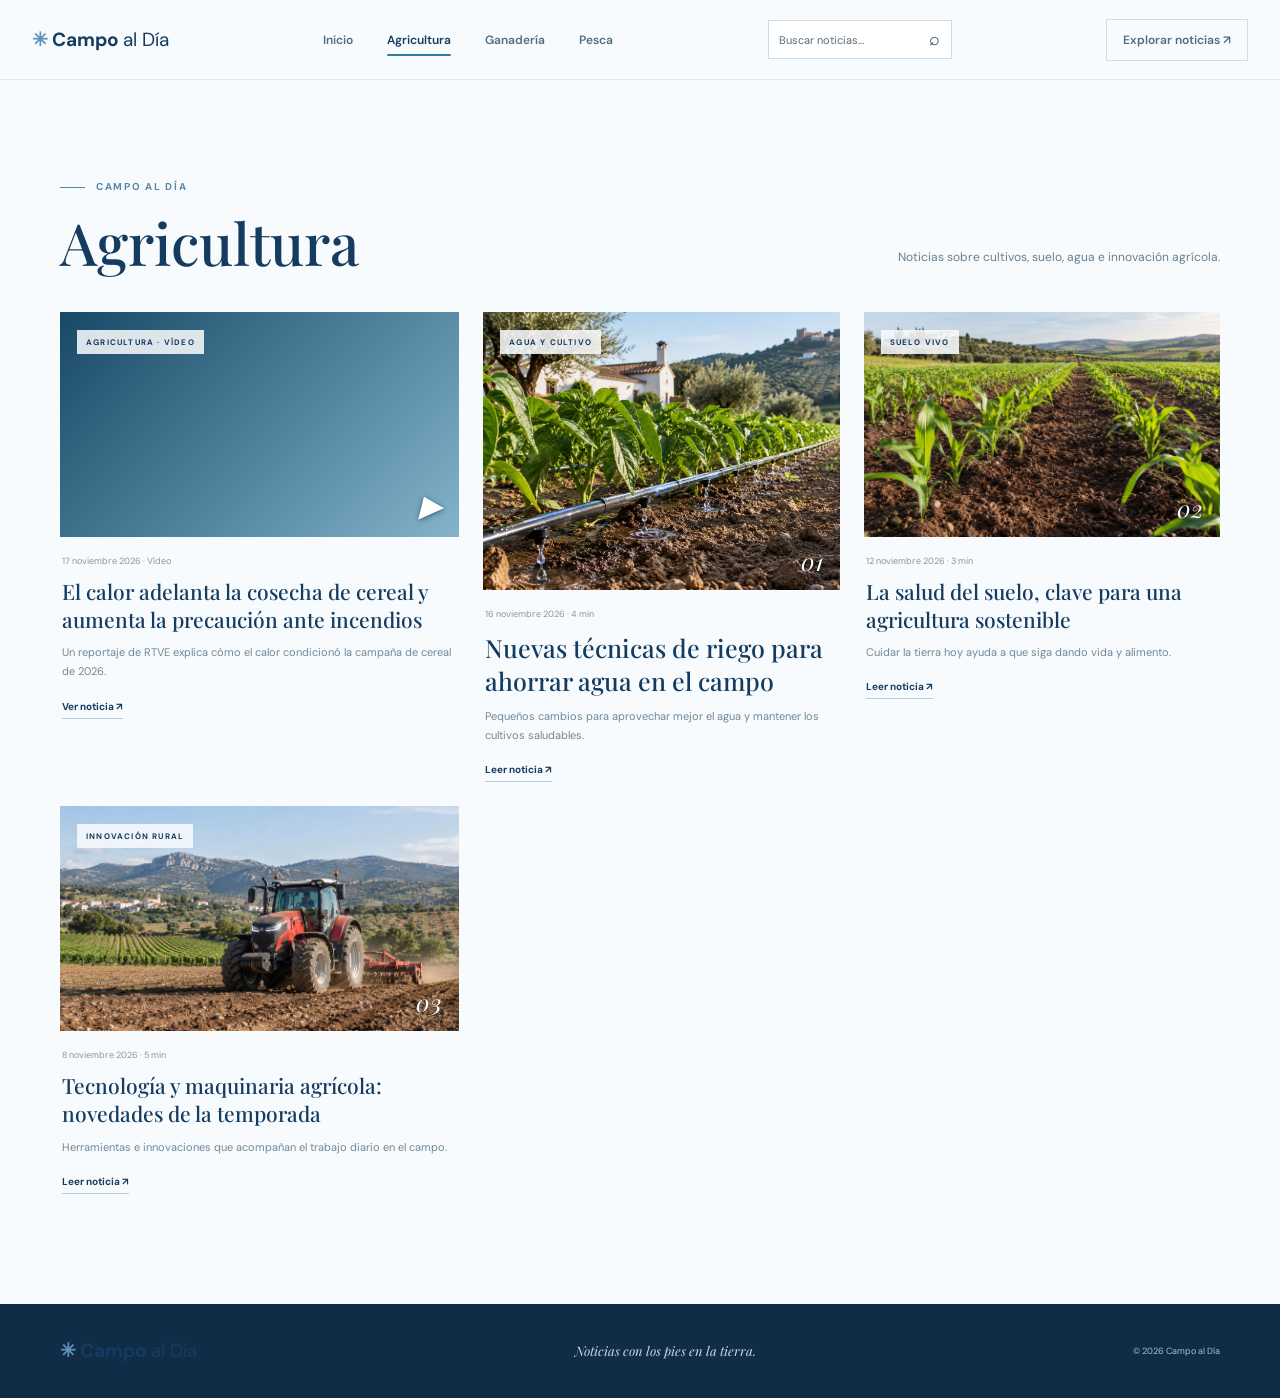
==== agricultura.html @ 6fae0107 "primera subida de mi proyecto a github" ====
<!doctype html>
<html lang="es"><head><meta charset="utf-8"><meta name="viewport" content="width=device-width, initial-scale=1"><meta name="description" content="Noticias sobre cultivos, suelo, agua e innovación agrícola."><title>Agricultura | Campo al Día</title><link rel="stylesheet" href="styles.css"></head>
<body><header class="site-header"><a class="brand" href="index.html">✳ Campo <span>al Día</span></a><nav aria-label="Navegación principal"><a href="index.html">Inicio</a><a href="agricultura.html" aria-current="page">Agricultura</a><a href="ganaderia.html">Ganadería</a><a href="pesca.html">Pesca</a></nav><form class="header-search" action="index.html#ultimas-noticias" method="get" role="search"><label class="visually-hidden" for="header-search">Buscar noticias</label><input id="header-search" name="q" type="search" placeholder="Buscar noticias..." autocomplete="off"><button type="submit" aria-label="Buscar">⌕</button></form><a class="header-link" href="index.html#ultimas-noticias">Explorar noticias ↗</a></header>
<main><section class="news-section wrap"><div class="section-heading"><div><p class="eyebrow dark">Campo al Día</p><h1 class="category-title">Agricultura</h1></div><p>Noticias sobre cultivos, suelo, agua e innovación agrícola.</p></div>      <div class="news-grid">
<article class="news-card" data-searchable><a class="art video-card" href="noticia-cosecha-calor.html"><span>AGRICULTURA · VÍDEO</span><b>▶</b></a><div class="news-copy"><p class="meta"><time datetime="2026-11-17">17 noviembre 2026</time> · Vídeo</p><h3><a href="noticia-cosecha-calor.html">El calor adelanta la cosecha de cereal y aumenta la precaución ante incendios</a></h3><p>Un reportaje de RTVE explica cómo el calor condicionó la campaña de cereal de 2026.</p><a class="read-more" href="noticia-cosecha-calor.html">Ver noticia ↗</a></div></article>
        <article class="news-card featured" data-searchable><a class="art art-water" href="noticia-riego.html"><span>AGUA Y CULTIVO</span><b>01</b></a><div class="news-copy"><p class="meta"><time datetime="2026-11-16">16 noviembre 2026</time> · 4 min</p><h3><a href="noticia-riego.html">Nuevas técnicas de riego para ahorrar agua en el campo</a></h3><p>Pequeños cambios para aprovechar mejor el agua y mantener los cultivos saludables.</p><a class="read-more" href="noticia-riego.html">Leer noticia ↗</a></div></article>
        <article class="news-card" data-searchable><a class="art art-soil" href="noticia-suelo.html"><span>SUELO VIVO</span><b>02</b></a><div class="news-copy"><p class="meta"><time datetime="2026-11-12">12 noviembre 2026</time> · 3 min</p><h3><a href="noticia-suelo.html">La salud del suelo, clave para una agricultura sostenible</a></h3><p>Cuidar la tierra hoy ayuda a que siga dando vida y alimento.</p><a class="read-more" href="noticia-suelo.html">Leer noticia ↗</a></div></article>
        <article class="news-card" data-searchable><a class="art art-tech" href="noticia-maquinaria.html"><span>INNOVACIÓN RURAL</span><b>03</b></a><div class="news-copy"><p class="meta"><time datetime="2026-11-08">8 noviembre 2026</time> · 5 min</p><h3><a href="noticia-maquinaria.html">Tecnología y maquinaria agrícola: novedades de la temporada</a></h3><p>Herramientas e innovaciones que acompañan el trabajo diario en el campo.</p><a class="read-more" href="noticia-maquinaria.html">Leer noticia ↗</a></div></article>
      </div>
</section></main>
<footer class="site-footer"><a class="brand" href="index.html">✳ Campo <span>al Día</span></a><p>Noticias con los pies en la tierra.</p><small>© 2026 Campo al Día</small></footer></body></html>
---- styles.css ----
@import url('https://fonts.googleapis.com/css2?family=DM+Sans:wght@400;500;600;700&family=Playfair+Display:ital,wght@0,500;0,600;1,500&display=swap');
:root{--green:#153c60;--deep:#102c47;--cream:#eaf2f8;--paper:#f8fbfd;--ink:#1c3042;--muted:#718393;--serif:'Playfair Display',Georgia,serif;--sans:'DM Sans',Arial,sans-serif}
*{box-sizing:border-box}html{scroll-behavior:smooth}body{margin:0;background:var(--paper);color:var(--ink);font-family:var(--sans)}a{color:inherit;text-decoration:none}.wrap{width:min(1160px,calc(100% - 64px));margin:auto}
.site-header{height:80px;padding:0 max(32px,calc((100% - 1320px)/2));display:flex;align-items:center;justify-content:space-between;border-bottom:1px solid #dce7ef}.brand{font-size:19px;font-weight:700;color:var(--green)}.brand:first-letter{color:#5d92b8}.brand span{font-weight:400}.site-header nav{display:flex;gap:34px}.site-header nav a,.header-link{font-size:12px;font-weight:600;color:#526d82}.site-header nav a:hover,.header-link:hover{color:#367aa8}.header-link{padding:12px 16px;border:1px solid #cfdee9}
.hero{min-height:540px;position:relative;overflow:hidden;display:flex;align-items:center;padding:70px max(32px,calc((100% - 1160px)/2));background:linear-gradient(115deg,#153d61,#316f98 70%,#75a8c4);color:white}.hero:before{content:"";position:absolute;inset:0;background:repeating-linear-gradient(155deg,transparent 0 34px,#ffffff13 35px 36px,transparent 37px 68px);clip-path:polygon(40% 100%,100% 17%,100% 100%)}.hero-content{position:relative;max-width:650px}.eyebrow{margin:0 0 18px;color:#d3e8f5;font-size:10px;font-weight:700;letter-spacing:1.7px;text-transform:uppercase}.eyebrow:before{content:"";display:inline-block;width:25px;border-top:1px solid currentColor;vertical-align:middle;margin-right:11px}.eyebrow.dark{color:#5885a4}.hero h1,.section-heading h2,.about h2{margin:0;font:500 clamp(48px,7vw,86px)/1.03 var(--serif);letter-spacing:-2px}.hero h1 em{color:#a9d9f2}.hero-content>p:not(.eyebrow){max-width:390px;margin:22px 0 27px;color:#e0eef7;font-size:14px;line-height:1.8}.button{display:inline-block;padding:15px 19px;background:var(--cream);color:var(--green);font-size:11px;font-weight:700}.hero-orbit{position:absolute;right:17%;top:21%;width:260px;height:260px;display:grid;place-items:center;border:1px solid #ffffff42;border-radius:50%;color:#c2e4f5;font-size:68px;box-shadow:0 0 0 40px #ffffff09,0 0 0 80px #ffffff08}
.news-section{padding-top:100px;padding-bottom:110px}.section-heading{display:flex;align-items:end;justify-content:space-between;gap:25px;margin-bottom:37px}.section-heading h2,.about h2{color:var(--green);font-size:clamp(42px,5vw,58px)}.section-heading h2 em,.about h2 em{color:#5b91b5}.section-heading>p{max-width:340px;margin:0 0 6px;color:#687e8f;font-size:12px;line-height:1.8}.news-tools{display:flex;align-items:center;justify-content:space-between;margin:-12px 0 25px}.search-box{display:flex;align-items:center;gap:10px;width:min(330px,100%);padding:10px 13px;border:1px solid #dce7ef;color:#66869c;background:white}.search-box input{width:100%;border:0;outline:0;font:11px var(--sans)}#search-status{font-size:10px;color:var(--muted)}.visually-hidden{position:absolute;width:1px;height:1px;padding:0;margin:-1px;overflow:hidden;clip:rect(0,0,0,0);white-space:nowrap;border:0}
.news-grid{display:grid;grid-template-columns:1.12fr 1fr 1fr;gap:24px;align-items:start}.news-card[hidden]{display:none}.art{height:225px;position:relative;display:block;overflow:hidden;padding:17px;background:#a4c8dc}.featured .art{height:278px}.art span{position:relative;z-index:1;padding:7px 9px;background:#f8fbfddd;color:var(--green);font-size:8px;font-weight:700;letter-spacing:1.2px}.art b{position:absolute;right:17px;bottom:13px;color:#fff;font:italic 24px var(--serif)}.art:after{content:"";position:absolute;width:120%;height:64%;left:-10%;bottom:-27%;border-radius:50% 50% 0 0;background:repeating-linear-gradient(170deg,#5189a9 0 14px,#8db8cd 15px 19px);transform:rotate(-8deg)}.art-water{background:radial-gradient(circle at 78% 26%,#d5edf8 0 30px,transparent 31px),linear-gradient(140deg,#8cb9d1,#c0dfea)}.art-soil{background:radial-gradient(circle at 80% 24%,#d9f0fa 0 22px,transparent 23px),linear-gradient(140deg,#c5e1ed,#699dbb)}.art-soil:after{background:repeating-linear-gradient(176deg,#4b81a0 0 12px,#91bdcf 13px 17px)}.art-tech{background:radial-gradient(circle at 78% 24%,#d9f0fa 0 22px,transparent 23px),linear-gradient(140deg,#c4e1ec,#78a9c3)}.news-copy{padding:18px 2px 0}.meta{margin:0 0 11px;color:#8296a5;font-size:9px}.news-copy h3{margin:0 0 10px;color:var(--green);font:500 21px/1.32 var(--serif)}.featured h3{font-size:25px}.news-copy>p:not(.meta){margin:0;color:#718696;font-size:11px;line-height:1.75}.read-more{display:inline-block;margin-top:18px;padding-bottom:5px;border-bottom:1px solid #b5ccd9;color:var(--green);font-size:10px;font-weight:700}
.about{padding:78px 0;background:var(--cream)}.about-inner{display:grid;grid-template-columns:60px 1fr 1fr;align-items:center;gap:28px}.about-mark{align-self:start;color:#6798b7;font-size:38px}.about h2{font-size:clamp(36px,4vw,48px)}.about-inner>p{max-width:390px;justify-self:end;color:#637e91;font-size:12px;line-height:1.9}.site-footer{min-height:94px;padding:20px max(32px,calc((100% - 1160px)/2));display:flex;align-items:center;justify-content:space-between;gap:20px;background:var(--deep);color:#edf6fb}.site-footer p{color:#c5dce9;font:italic 13px var(--serif)}.site-footer small{color:#a3c2d3;font-size:9px}
.article-top{padding-top:30px}.back-link{font-size:11px;font-weight:700;color:#66869c}.article-header{max-width:780px;margin:58px auto 32px;padding:0 20px;text-align:center}.article-header .eyebrow{color:#5885a4}.article-header h1{margin:0 auto 18px;color:var(--green);font:500 clamp(42px,6vw,68px)/1.08 var(--serif);letter-spacing:-1.5px}.meta.center{display:flex;justify-content:center;gap:8px}.article-cover{position:relative;width:min(960px,calc(100% - 64px));height:360px;margin:0 auto 42px;overflow:hidden;padding:18px}.article-cover .art{height:100%;padding:0}.article-body{max-width:700px;margin:0 auto;padding:0 0 80px;color:#536c7e;font-size:15px;line-height:1.9}.article-body .lead{color:var(--green);font:22px/1.55 var(--serif)}.article-body h2{margin:36px 0 12px;color:var(--green);font:500 30px/1.2 var(--serif)}.article-body p{margin:0 0 19px}.article-body blockquote{margin:30px 0;padding:18px 22px;border-left:2px solid #78a7c3;background:var(--cream);color:#4e6d80;font:italic 18px/1.6 var(--serif)}.article-end{margin-top:38px;padding-top:24px;border-top:1px solid #dce7ef;color:var(--green);font-size:11px;font-weight:700}
@media(max-width:850px){.site-header{padding:0 22px}.site-header nav{gap:16px}.header-link{display:none}.wrap{width:calc(100% - 44px)}.hero{padding-inline:22px}.hero-orbit{right:-2%;width:220px;height:220px}.news-grid{grid-template-columns:1fr 1fr;gap:32px 20px}.featured{grid-column:1/-1}.featured .art{height:290px}.about-inner{grid-template-columns:40px 1fr;gap:18px}.about-inner>p{grid-column:2;justify-self:start}.article-body{width:calc(100% - 44px)}}
@media(max-width:560px){.site-header{height:68px;padding:0 18px}.site-header nav{gap:14px}.site-header nav a{font-size:10px}.site-header nav a:last-child{display:none}.wrap{width:calc(100% - 36px)}.hero{min-height:510px;padding:65px 18px}.hero h1{font-size:clamp(52px,15vw,72px)}.hero-orbit{right:-38%;top:32%;width:260px;height:260px}.news-section{padding:72px 0}.section-heading{display:block}.section-heading>p{margin-top:14px}.news-grid{grid-template-columns:1fr;gap:33px}.featured{grid-column:auto}.featured .art,.art{height:235px}.featured h3,.news-copy h3{font-size:23px}.news-tools{margin-top:0}.news-tools #search-status{display:none}.about{padding:58px 0}.about-inner{grid-template-columns:28px 1fr;gap:14px}.about h2{font-size:36px}.about-inner>p{grid-column:2}.site-footer{padding:22px 18px;flex-wrap:wrap}.site-footer p{margin:0}.site-footer small{flex-basis:100%}.article-header{margin:45px auto 25px}.article-header h1{font-size:42px}.article-cover{width:100%;height:240px;margin-bottom:29px}.article-body{width:calc(100% - 36px);font-size:14px}.article-body .lead{font-size:20px}}
@media(prefers-reduced-motion:reduce){html{scroll-behavior:auto}}

/* Fotografías agrícolas generadas para cada noticia. */
.art-water,.art-soil,.art-tech{background-size:cover;background-position:center}
.art-water{background-image:url('images/riego.jpg')}
.art-soil{background-image:url('images/suelo.jpg')}
.art-tech{background-image:url('images/maquinaria.jpg')}
.art:after{display:none}
.art b{text-shadow:0 1px 5px #102c47aa}

.featured-slider{padding:65px 0 40px;background:var(--deep);color:white}.slider-heading h1{margin:0;font:500 clamp(40px,5vw,64px)/1.08 var(--serif)}.slider-heading>p:last-child{color:#c5dce9;font-size:12px}.slides{margin-top:30px}.slide{display:grid;grid-template-columns:1.3fr 1fr;min-height:330px;background:#214e70}.slide[hidden]{display:none}.slide-image{min-height:300px}.slide-copy{display:flex;flex-direction:column;align-items:flex-start;justify-content:center;padding:35px}.slide-copy h2{margin:0 0 24px;font:500 clamp(28px,3.5vw,42px)/1.17 var(--serif)}.slider-controls{display:flex;align-items:center;justify-content:flex-end;gap:16px;margin-top:16px;font-size:12px}.slider-controls button{width:38px;height:38px;border:1px solid #a3c2d3;background:transparent;color:white;font-size:18px;cursor:pointer}.slider-controls button:hover,.slider-controls button:focus-visible{background:#316f98}.category-title{margin:0;color:var(--green);font:500 clamp(42px,5vw,58px)/1.1 var(--serif)}.empty-category{padding:40px;background:var(--cream);color:var(--ink)}
@media(max-width:560px){.site-header{height:auto;min-height:68px;gap:12px;flex-wrap:wrap;padding:16px 18px}.site-header nav{width:100%;justify-content:space-between;gap:8px}.site-header nav a:last-child{display:inline}.featured-slider{padding-top:45px}.slide{grid-template-columns:1fr}.slide-image{min-height:220px}.slide-copy{padding:25px}.slide-copy h2{font-size:28px}}

.header-search{display:flex;align-items:center;max-width:190px;border:1px solid #cfdee9;background:white}.header-search input{width:100%;min-width:0;padding:10px;border:0;outline:0;background:transparent;font:11px var(--sans)}.header-search button{padding:8px 11px;border:0;background:transparent;color:var(--green);font-size:18px;cursor:pointer}.header-search:focus-within{outline:2px solid #367aa8;outline-offset:2px}.search-status{margin:-12px 0 25px;color:var(--muted);font-size:10px}@media(max-width:850px){.header-search{max-width:150px}}@media(max-width:560px){.header-search{max-width:none;width:100%}.search-status{margin-top:0}}

.header-search input{color:#111;caret-color:#111}.header-search input::placeholder{color:#596b79;opacity:1}.site-header nav a{position:relative;padding:8px 0}.site-header nav a[aria-current="page"]{color:#153c60}.site-header nav a[aria-current="page"]::after{content:"";position:absolute;left:0;right:0;bottom:0;height:2px;border-radius:2px;background:#367aa8}
.livestock-card-art{height:225px;display:flex;align-items:flex-start;justify-content:space-between;padding:17px;background:linear-gradient(135deg,#184968,#76abc5);color:white}.livestock-card-art span{padding:7px 9px;background:#f8fbfddd;color:var(--green);font-size:8px;font-weight:700;letter-spacing:1.2px}.livestock-card-art b{align-self:flex-end;font:italic 30px var(--serif)}.source-link{color:#245c83;text-decoration:underline;text-underline-offset:3px}
.art-ganado-ayudas{background-image:url('images/ganado-ayudas.jpg')}.art-ganado-lonja{background-image:url('images/ganado-lonja.jpg')}.art-pesca-cuotas{background-image:url('images/pesca-cuotas.jpg')}.art-pesca-mauritania{background-image:url('images/pesca-mauritania.jpg')}.art-ganado-ayudas,.art-ganado-lonja,.art-pesca-cuotas,.art-pesca-mauritania{background-size:cover;background-position:center}.livestock-card-art b{text-shadow:0 1px 5px #102c47aa}.article-cover:has(.news-cover-image){height:auto;padding:0;overflow:visible}.news-cover-image{display:block;width:100%;height:360px;object-fit:cover}.article-cover small{display:block;margin-top:6px;color:var(--muted);font-size:10px}@media(max-width:560px){.news-cover-image{height:240px}}
.video-card{background:linear-gradient(135deg,#174866,#83b4cb)}.video-card b{font-size:30px}.video-embed{aspect-ratio:16/9;margin:30px 0;background:#102c47}.video-embed iframe{display:block;width:100%;height:100%;border:0}
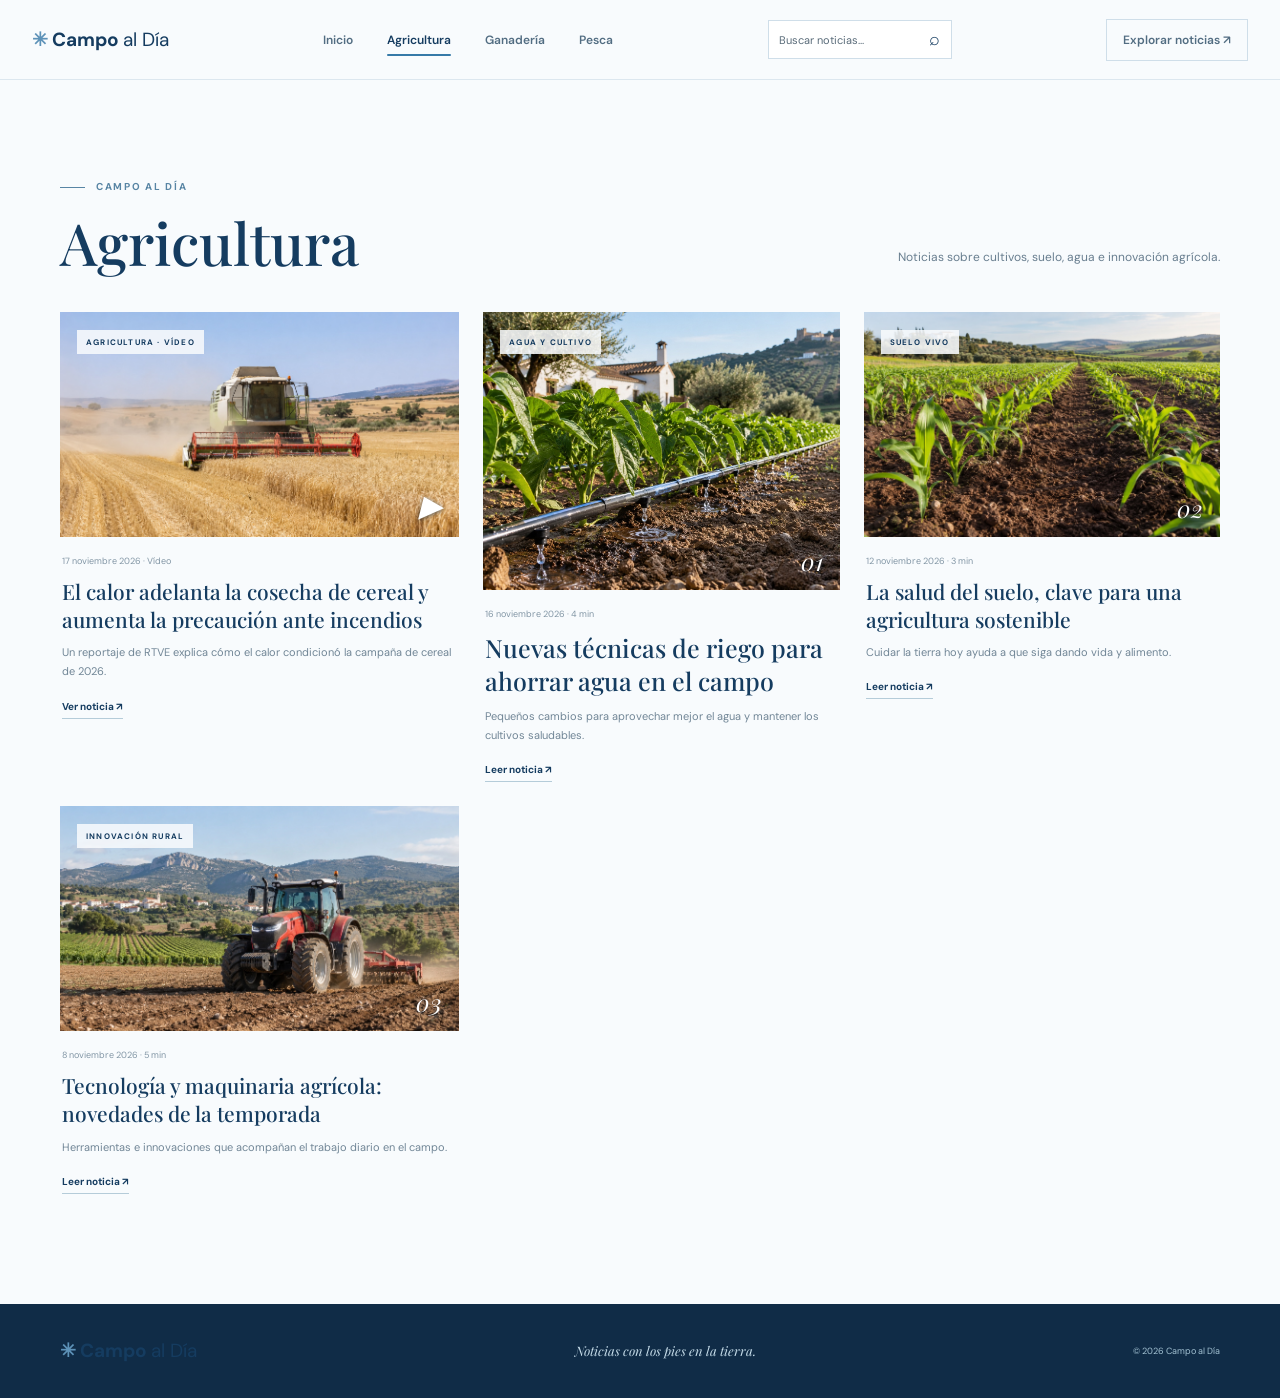
==== commit 6606a40a: "slider mejorado" ====
--- a/agricultura.html
+++ b/agricultura.html
@@ -1,5 +1,5 @@
 <!doctype html>
-<html lang="es"><head><meta charset="utf-8"><meta name="viewport" content="width=device-width, initial-scale=1"><meta name="description" content="Noticias sobre cultivos, suelo, agua e innovación agrícola."><title>Agricultura | Campo al Día</title><link rel="stylesheet" href="styles.css"></head>
+<html lang="es"><head><meta charset="utf-8"><meta name="viewport" content="width=device-width, initial-scale=1"><meta name="description" content="Noticias sobre cultivos, suelo, agua e innovación agrícola."><title>Agricultura | Campo al Día</title><link rel="stylesheet" href="styles.css?v=cosecha-1"></head>
 <body><header class="site-header"><a class="brand" href="index.html">✳ Campo <span>al Día</span></a><nav aria-label="Navegación principal"><a href="index.html">Inicio</a><a href="agricultura.html" aria-current="page">Agricultura</a><a href="ganaderia.html">Ganadería</a><a href="pesca.html">Pesca</a></nav><form class="header-search" action="index.html#ultimas-noticias" method="get" role="search"><label class="visually-hidden" for="header-search">Buscar noticias</label><input id="header-search" name="q" type="search" placeholder="Buscar noticias..." autocomplete="off"><button type="submit" aria-label="Buscar">⌕</button></form><a class="header-link" href="index.html#ultimas-noticias">Explorar noticias ↗</a></header>
 <main><section class="news-section wrap"><div class="section-heading"><div><p class="eyebrow dark">Campo al Día</p><h1 class="category-title">Agricultura</h1></div><p>Noticias sobre cultivos, suelo, agua e innovación agrícola.</p></div>      <div class="news-grid">
 <article class="news-card" data-searchable><a class="art video-card" href="noticia-cosecha-calor.html"><span>AGRICULTURA · VÍDEO</span><b>▶</b></a><div class="news-copy"><p class="meta"><time datetime="2026-11-17">17 noviembre 2026</time> · Vídeo</p><h3><a href="noticia-cosecha-calor.html">El calor adelanta la cosecha de cereal y aumenta la precaución ante incendios</a></h3><p>Un reportaje de RTVE explica cómo el calor condicionó la campaña de cereal de 2026.</p><a class="read-more" href="noticia-cosecha-calor.html">Ver noticia ↗</a></div></article>
--- a/styles.css
+++ b/styles.css
@@ -27,4 +27,9 @@
 .header-search input{color:#111;caret-color:#111}.header-search input::placeholder{color:#596b79;opacity:1}.site-header nav a{position:relative;padding:8px 0}.site-header nav a[aria-current="page"]{color:#153c60}.site-header nav a[aria-current="page"]::after{content:"";position:absolute;left:0;right:0;bottom:0;height:2px;border-radius:2px;background:#367aa8}
 .livestock-card-art{height:225px;display:flex;align-items:flex-start;justify-content:space-between;padding:17px;background:linear-gradient(135deg,#184968,#76abc5);color:white}.livestock-card-art span{padding:7px 9px;background:#f8fbfddd;color:var(--green);font-size:8px;font-weight:700;letter-spacing:1.2px}.livestock-card-art b{align-self:flex-end;font:italic 30px var(--serif)}.source-link{color:#245c83;text-decoration:underline;text-underline-offset:3px}
 .art-ganado-ayudas{background-image:url('images/ganado-ayudas.jpg')}.art-ganado-lonja{background-image:url('images/ganado-lonja.jpg')}.art-pesca-cuotas{background-image:url('images/pesca-cuotas.jpg')}.art-pesca-mauritania{background-image:url('images/pesca-mauritania.jpg')}.art-ganado-ayudas,.art-ganado-lonja,.art-pesca-cuotas,.art-pesca-mauritania{background-size:cover;background-position:center}.livestock-card-art b{text-shadow:0 1px 5px #102c47aa}.article-cover:has(.news-cover-image){height:auto;padding:0;overflow:visible}.news-cover-image{display:block;width:100%;height:360px;object-fit:cover}.article-cover small{display:block;margin-top:6px;color:var(--muted);font-size:10px}@media(max-width:560px){.news-cover-image{height:240px}}
-.video-card{background:linear-gradient(135deg,#174866,#83b4cb)}.video-card b{font-size:30px}.video-embed{aspect-ratio:16/9;margin:30px 0;background:#102c47}.video-embed iframe{display:block;width:100%;height:100%;border:0}
+.video-card{background-image:url("images/cosecha-calor.jpg");background-size:cover;background-position:center}.video-card b{font-size:30px}.video-embed{aspect-ratio:16/9;margin:30px 0;background:#102c47}.video-embed iframe{display:block;width:100%;height:100%;border:0}
+
+.home-content{display:grid;grid-template-columns:minmax(0,1fr) 310px;gap:40px;align-items:start}.home-content .news-grid{grid-template-columns:repeat(2,minmax(0,1fr))}.home-content .featured{grid-column:auto}.home-content .featured .art{height:225px}.home-content .featured h3{font-size:21px}.olive-prices{margin:100px 0 70px;padding:26px 22px;border:1px solid #d4e3ee;border-top:4px solid #367aa8;border-radius:5px;background:#edf5fa;box-shadow:0 10px 30px #153c6008}.olive-prices h2{margin:0;color:var(--green);font:500 31px/1.15 var(--serif)}.olive-prices h2 em{color:#367aa8}.olive-region{margin:14px 0 22px;font-size:11px;color:#526d82}.olive-prices table{width:100%;border-collapse:collapse;font-size:11px}.olive-prices caption{text-align:left;font-size:10px;color:#526d82;margin-bottom:12px}.olive-prices th{text-align:left;padding:10px 0;border-bottom:2px solid #c8ddea;font-size:10px;color:#526d82}.olive-prices td{padding:15px 0;border-bottom:1px solid #d4e3ee}.olive-prices td:nth-child(2){font-weight:700;color:#153c60;font-variant-numeric:tabular-nums}.olive-prices td:last-child{font-size:10px}.olive-note,.olive-credit{font-size:10px;line-height:1.7;color:#526d82}.olive-credit{margin-top:20px}.olive-prices .eyebrow{font-size:9px}@media(max-width:950px){.home-content{grid-template-columns:minmax(0,1fr) 280px;gap:24px}.home-content .news-grid{grid-template-columns:1fr}}@media(max-width:700px){.home-content{grid-template-columns:1fr}.home-content .news-section{padding-bottom:0}.olive-prices{margin:0 0 60px}.home-content .news-grid{grid-template-columns:repeat(2,minmax(0,1fr))}}@media(max-width:560px){.home-content .news-grid{grid-template-columns:1fr}}
+
+/* Slider editorial agrícola. */
+.featured-slider{padding:28px 0 0;background:var(--paper)}.slider-stage{position:relative;overflow:hidden;background:#123fb4;border-radius:8px;box-shadow:0 18px 45px #153c6014}.slide{position:relative;isolation:isolate;display:block;min-height:560px;background:linear-gradient(120deg,#1139a3,#1359bd);overflow:hidden}.slide-image{position:absolute;inset:0 0 0 43%;min-height:0;background-size:cover;background-position:center;z-index:-2;animation:slider-pan 7s ease-out both}.slide::after{content:"";position:absolute;inset:0;z-index:-1;background:linear-gradient(90deg,#123ba8 0%,#123ba8 30%,#123ba8e8 40%,#123ba844 68%,#123ba810 100%)}.slide-word{position:absolute;right:-10px;top:18px;z-index:0;font:700 clamp(95px,14vw,180px)/1 var(--sans);letter-spacing:-8px;color:#ffffff15;writing-mode:vertical-rl;pointer-events:none}.slide-copy{position:relative;max-width:60%;min-height:560px;padding:64px 0 85px 82px;justify-content:center;align-items:flex-start}.slide-copy .eyebrow{padding:7px 10px;margin-bottom:23px;border:1px solid #ffffff70;border-radius:3px;color:#edf5ff;font-size:10px;letter-spacing:1.2px}.slide-copy .eyebrow:before{display:none}.slide-copy h2{max-width:480px;margin:0 0 19px;font:700 clamp(34px,4.2vw,54px)/1.08 var(--sans);letter-spacing:-1.8px;text-wrap:balance}.slide-description{max-width:365px;margin:0 0 27px;color:#e0ebff;font-size:15px;line-height:1.65}.slide-copy .button{display:flex;gap:24px;align-items:center;border-radius:4px;background:#d9ed9b;color:#173548;padding:17px 22px;font-size:12px;box-shadow:0 5px 20px #102c4720}.slide-copy .button:hover{background:#e8f7bd;transform:translateY(-2px)}.slider-arrow{position:absolute;top:50%;transform:translateY(-50%);display:grid;place-items:center;width:36px;height:36px;padding:0;border:0;border-radius:50%;background:#fff;color:#153c60;font:30px/1 Arial;cursor:pointer;z-index:2;box-shadow:0 3px 14px #102c4720}.slider-arrow:hover{background:#d9ed9b}.slider-prev{left:18px}.slider-next{right:18px}.slider-controls{position:absolute;bottom:25px;left:0;right:0;margin:0;display:flex;justify-content:center;align-items:center;gap:0;width:100%;z-index:2}.slider-dots{display:flex;gap:5px}.slider-dots button{display:grid;place-items:center;width:24px;height:24px;border:0;padding:0;background:transparent;cursor:pointer}.slider-dots button::after{content:"";width:7px;height:7px;border-radius:50%;background:#ffffff70;transition:width .2s}.slider-dots button[aria-current="true"]::after{width:24px;border-radius:10px;background:#fff}.slider-caption{position:absolute;right:28px;color:#fff;font-size:9px;letter-spacing:1px;text-transform:uppercase}.featured-slider :focus-visible{outline:3px solid #d9ed9b;outline-offset:5px}@keyframes slider-pan{from{transform:scale(1.06)}to{transform:scale(1)}}@media(max-width:850px){.slide-copy{max-width:72%;padding-left:64px}.slider-caption{display:none}.slide-image{left:35%}.slide::after{background:linear-gradient(90deg,#123ba8 5%,#123ba8e8 35%,#123ba870 70%,#123ba820)}}@media(max-width:560px){.featured-slider{padding-top:18px}.slider-stage{width:calc(100% - 24px)}.slide{min-height:650px}.slide-image{inset:0 0 30% 0;background-position:65% center}.slide::after{background:linear-gradient(0deg,#123ba8 5%,#123ba8 30%,#123ba8e0 48%,#123ba820 90%)}.slide-copy{min-height:650px;max-width:100%;padding:230px 38px 65px;justify-content:flex-end}.slide-copy h2{font-size:35px;letter-spacing:-1px}.slide-copy .eyebrow{margin-bottom:15px}.slide-description{font-size:13px}.slider-prev{left:9px}.slider-next{right:9px}.slider-arrow{width:27px;height:27px;font-size:24px}.slide-word{font-size:100px;top:12px}.slide-copy .button{padding:14px 17px}.slider-controls{bottom:16px}}@media(prefers-reduced-motion:reduce){.slide-image{animation:none}.slider-dots button::after{transition:none}}
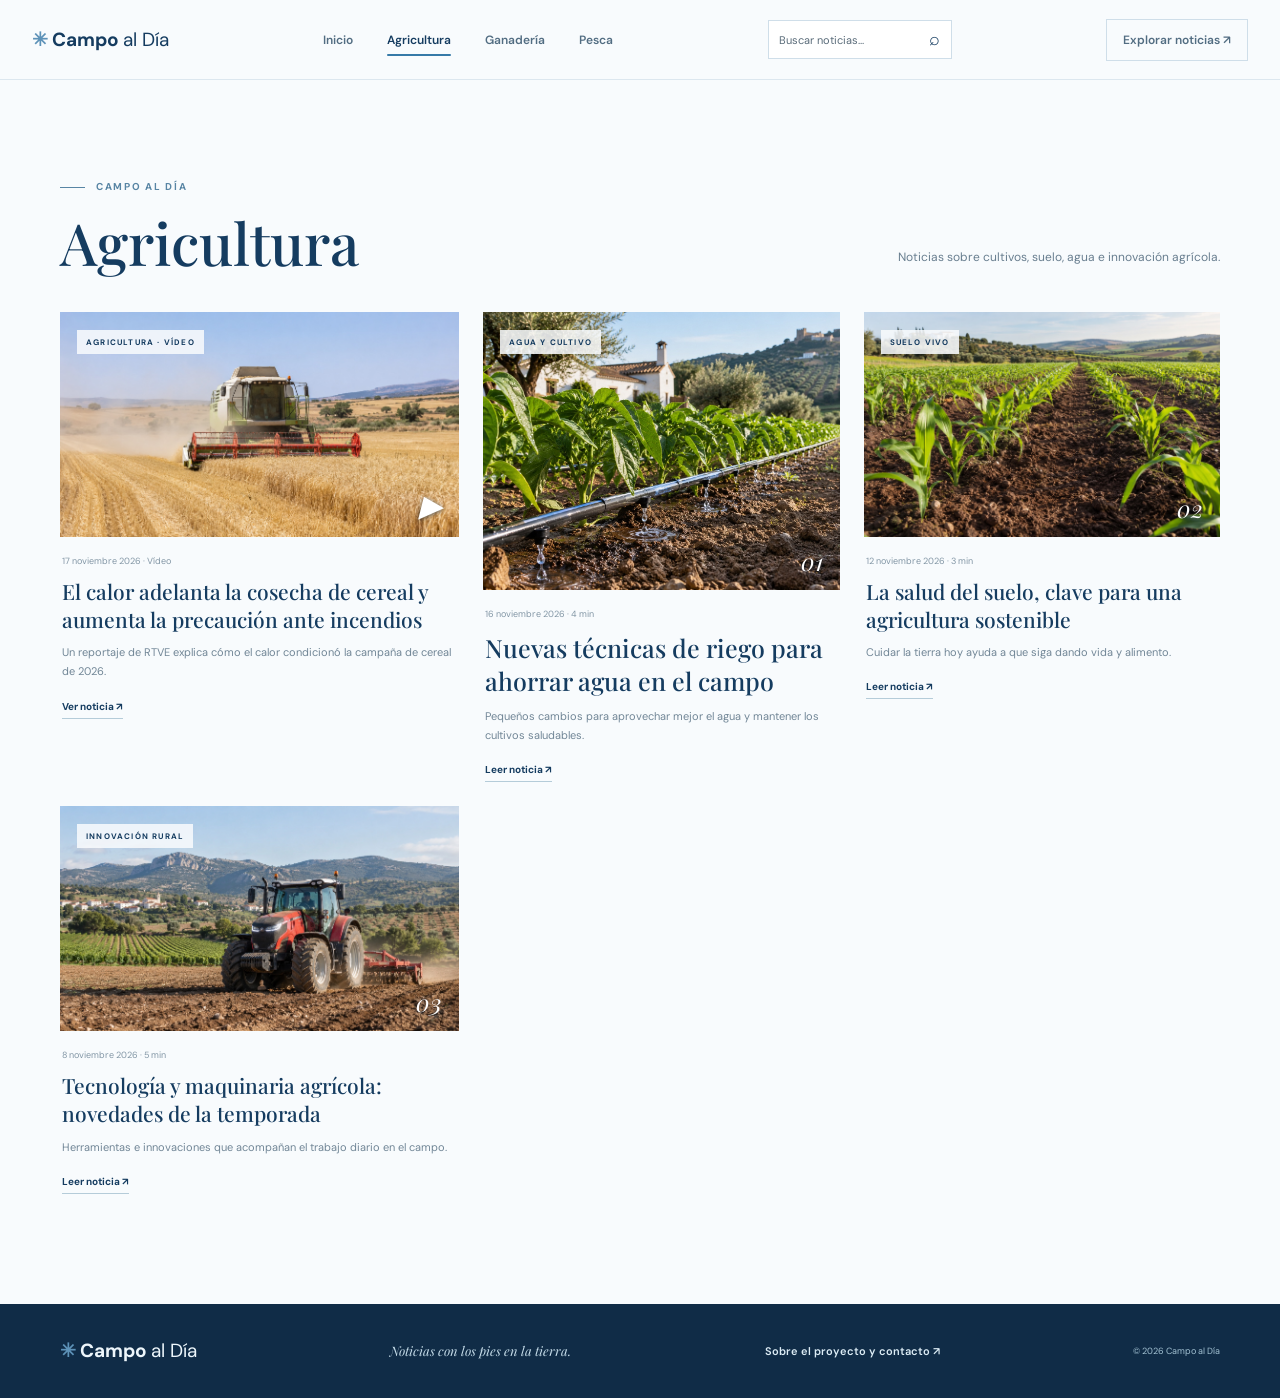
==== commit c0c6fda5: "creacion de la pagina sobre el proyecto y contacto" ====
--- a/agricultura.html
+++ b/agricultura.html
@@ -8,4 +8,4 @@
         <article class="news-card" data-searchable><a class="art art-tech" href="noticia-maquinaria.html"><span>INNOVACIÓN RURAL</span><b>03</b></a><div class="news-copy"><p class="meta"><time datetime="2026-11-08">8 noviembre 2026</time> · 5 min</p><h3><a href="noticia-maquinaria.html">Tecnología y maquinaria agrícola: novedades de la temporada</a></h3><p>Herramientas e innovaciones que acompañan el trabajo diario en el campo.</p><a class="read-more" href="noticia-maquinaria.html">Leer noticia ↗</a></div></article>
       </div>
 </section></main>
-<footer class="site-footer"><a class="brand" href="index.html">✳ Campo <span>al Día</span></a><p>Noticias con los pies en la tierra.</p><small>© 2026 Campo al Día</small></footer></body></html>+<footer class="site-footer"><a class="brand" href="index.html">✳ Campo <span>al Día</span></a><p>Noticias con los pies en la tierra.</p><a class="footer-about" href="sobre-el-proyecto.html">Sobre el proyecto y contacto ↗</a><small>© 2026 Campo al Día</small></footer></body></html>
--- a/styles.css
+++ b/styles.css
@@ -33,3 +33,8 @@
 
 /* Slider editorial agrícola. */
 .featured-slider{padding:28px 0 0;background:var(--paper)}.slider-stage{position:relative;overflow:hidden;background:#123fb4;border-radius:8px;box-shadow:0 18px 45px #153c6014}.slide{position:relative;isolation:isolate;display:block;min-height:560px;background:linear-gradient(120deg,#1139a3,#1359bd);overflow:hidden}.slide-image{position:absolute;inset:0 0 0 43%;min-height:0;background-size:cover;background-position:center;z-index:-2;animation:slider-pan 7s ease-out both}.slide::after{content:"";position:absolute;inset:0;z-index:-1;background:linear-gradient(90deg,#123ba8 0%,#123ba8 30%,#123ba8e8 40%,#123ba844 68%,#123ba810 100%)}.slide-word{position:absolute;right:-10px;top:18px;z-index:0;font:700 clamp(95px,14vw,180px)/1 var(--sans);letter-spacing:-8px;color:#ffffff15;writing-mode:vertical-rl;pointer-events:none}.slide-copy{position:relative;max-width:60%;min-height:560px;padding:64px 0 85px 82px;justify-content:center;align-items:flex-start}.slide-copy .eyebrow{padding:7px 10px;margin-bottom:23px;border:1px solid #ffffff70;border-radius:3px;color:#edf5ff;font-size:10px;letter-spacing:1.2px}.slide-copy .eyebrow:before{display:none}.slide-copy h2{max-width:480px;margin:0 0 19px;font:700 clamp(34px,4.2vw,54px)/1.08 var(--sans);letter-spacing:-1.8px;text-wrap:balance}.slide-description{max-width:365px;margin:0 0 27px;color:#e0ebff;font-size:15px;line-height:1.65}.slide-copy .button{display:flex;gap:24px;align-items:center;border-radius:4px;background:#d9ed9b;color:#173548;padding:17px 22px;font-size:12px;box-shadow:0 5px 20px #102c4720}.slide-copy .button:hover{background:#e8f7bd;transform:translateY(-2px)}.slider-arrow{position:absolute;top:50%;transform:translateY(-50%);display:grid;place-items:center;width:36px;height:36px;padding:0;border:0;border-radius:50%;background:#fff;color:#153c60;font:30px/1 Arial;cursor:pointer;z-index:2;box-shadow:0 3px 14px #102c4720}.slider-arrow:hover{background:#d9ed9b}.slider-prev{left:18px}.slider-next{right:18px}.slider-controls{position:absolute;bottom:25px;left:0;right:0;margin:0;display:flex;justify-content:center;align-items:center;gap:0;width:100%;z-index:2}.slider-dots{display:flex;gap:5px}.slider-dots button{display:grid;place-items:center;width:24px;height:24px;border:0;padding:0;background:transparent;cursor:pointer}.slider-dots button::after{content:"";width:7px;height:7px;border-radius:50%;background:#ffffff70;transition:width .2s}.slider-dots button[aria-current="true"]::after{width:24px;border-radius:10px;background:#fff}.slider-caption{position:absolute;right:28px;color:#fff;font-size:9px;letter-spacing:1px;text-transform:uppercase}.featured-slider :focus-visible{outline:3px solid #d9ed9b;outline-offset:5px}@keyframes slider-pan{from{transform:scale(1.06)}to{transform:scale(1)}}@media(max-width:850px){.slide-copy{max-width:72%;padding-left:64px}.slider-caption{display:none}.slide-image{left:35%}.slide::after{background:linear-gradient(90deg,#123ba8 5%,#123ba8e8 35%,#123ba870 70%,#123ba820)}}@media(max-width:560px){.featured-slider{padding-top:18px}.slider-stage{width:calc(100% - 24px)}.slide{min-height:650px}.slide-image{inset:0 0 30% 0;background-position:65% center}.slide::after{background:linear-gradient(0deg,#123ba8 5%,#123ba8 30%,#123ba8e0 48%,#123ba820 90%)}.slide-copy{min-height:650px;max-width:100%;padding:230px 38px 65px;justify-content:flex-end}.slide-copy h2{font-size:35px;letter-spacing:-1px}.slide-copy .eyebrow{margin-bottom:15px}.slide-description{font-size:13px}.slider-prev{left:9px}.slider-next{right:9px}.slider-arrow{width:27px;height:27px;font-size:24px}.slide-word{font-size:100px;top:12px}.slide-copy .button{padding:14px 17px}.slider-controls{bottom:16px}}@media(prefers-reduced-motion:reduce){.slide-image{animation:none}.slider-dots button::after{transition:none}}
+
+.home-sidebar{margin:100px 0 70px}.home-sidebar .olive-prices{margin:0 0 24px}.weather-card{padding:26px 22px;background:#edf5fa;border:1px solid #d4e3ee;border-top:4px solid #367aa8;border-radius:5px;color:#153c60;box-shadow:0 10px 30px #153c6008}.weather-card h2{font:500 31px/1.15 var(--serif);margin:0 0 22px}.weather-card h2 em{color:#367aa8}.weather-card label{display:block;font-size:10px;font-weight:700;margin-bottom:8px}.weather-search-row{display:flex}.weather-search-row input{width:100%;min-width:0;border:1px solid #c4d9e6;padding:10px;color:#173c60;background:white;font:12px var(--sans)}.weather-search-row button{border:0;padding:10px;background:#245d83;color:white;font:700 10px var(--sans);cursor:pointer}.weather-choice{margin:15px 0}.weather-choice select{display:block;width:100%;margin-top:8px;padding:8px;color:#173c60;background:white;border:1px solid #c4d9e6}.weather-status,.weather-note,.weather-credit{font-size:10px;color:#526d82;line-height:1.6}.weather-current{display:flex;justify-content:space-between;align-items:center;border-bottom:1px solid #c8ddea;padding:10px 0 16px}.weather-current span:not(.weather-icon){display:block;font-size:12px;font-weight:700}.weather-current strong{display:block;font:500 48px/1.1 var(--serif);margin-top:8px}.weather-current small{font-size:10px;color:#526d82}.weather-icon{font-size:45px;color:#d1a848}.weather-details{margin:0}.weather-details div{display:flex;justify-content:space-between;gap:10px;border-bottom:1px solid #d4e3ee;padding:12px 0;font-size:11px}.weather-details dt{color:#526d82}.weather-details dd{margin:0;font-weight:700}.weather-forecast{margin:17px 0;font-size:11px}.weather-forecast summary{font-weight:700;cursor:pointer}.weather-forecast ul{padding:0;list-style:none}.weather-forecast li{display:flex;justify-content:space-between;gap:8px;padding:8px 0;border-bottom:1px solid #d4e3ee}.weather-credit a{text-decoration:underline}@media(max-width:700px){.home-sidebar{margin:0 0 60px}.home-sidebar .olive-prices{margin:0 0 24px}}
+.weather-choice[hidden]{display:none}
+
+.footer-about{font-size:11px;color:#dcecf5;font-weight:600}.footer-about:hover,.about-link:hover{text-decoration:underline}.about-link{display:block;margin-top:14px;color:var(--green);font-weight:700}.article-author{font-size:12px;color:#526d82;margin:16px 0 0}.article-author a{color:var(--green);font-weight:700;text-decoration:underline;text-underline-offset:3px}.project-hero{padding:90px 0;background:linear-gradient(120deg,#123ba8,#397eb0);color:white}.project-hero h1{font:500 clamp(42px,6vw,68px)/1.1 var(--serif);letter-spacing:-1px;margin:0}.project-hero h1 em{color:#c2e4f5}.project-hero>div>p:last-child{margin:22px 0 0;color:#e0eef7;font-size:14px;line-height:1.7}.project-content{display:grid;grid-template-columns:minmax(0,2fr) minmax(240px,1fr);gap:40px;padding:85px 0}.project-content h2{font:500 clamp(29px,3vw,42px)/1.2 var(--serif);color:var(--green);margin:0 0 20px}.project-content article>p:not(.eyebrow),.project-author p:not(.eyebrow),.contact-card p:not(.eyebrow){color:#536c7e;font-size:14px;line-height:1.85}.project-author,.contact-card{background:var(--cream);padding:30px;border:1px solid #d4e3ee;border-radius:5px}.project-author h2{font-size:27px;margin-top:18px}.author-avatar{width:58px;height:58px;border-radius:50%;display:grid;place-items:center;background:#245d83;color:white;font-weight:700}.contact-card{grid-column:1/-1}.contact-card h2{margin-bottom:12px}.contact-pending{margin-bottom:0}.site-footer .brand{color:#edf6fb}@media(max-width:700px){.project-hero{padding:65px 0}.project-content{grid-template-columns:1fr;gap:24px;padding:60px 0}.contact-card{grid-column:auto}}
